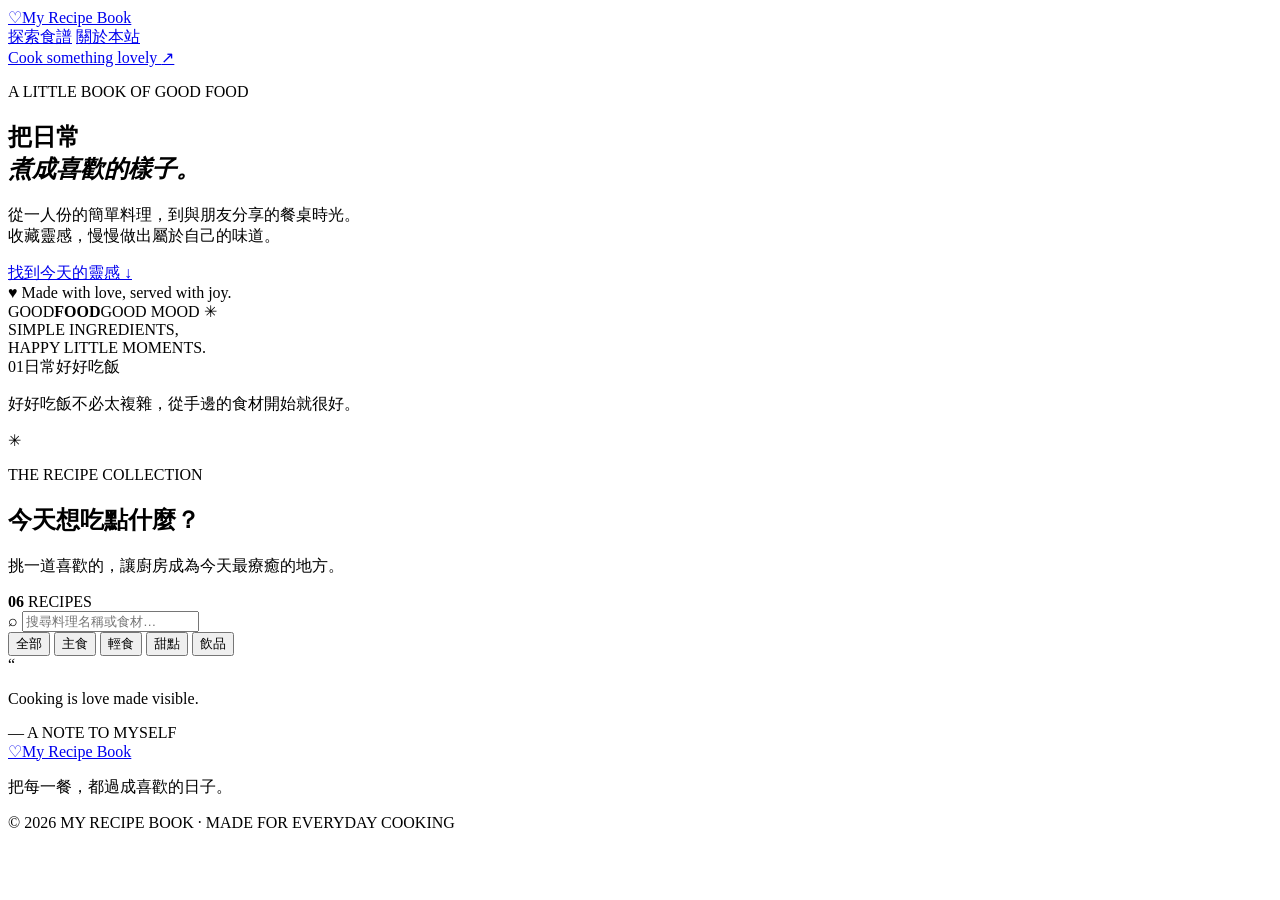
==== index.html @ dbb73939 "Add files via upload" ====
<!doctype html>
<html lang="zh-Hant">
<head>
  <meta charset="utf-8">
  <meta name="viewport" content="width=device-width, initial-scale=1">
  <meta name="description" content="My Recipe Book：收藏日常料理靈感，讓每一餐都簡單又美好。">
  <title>My Recipe Book｜把日常煮成喜歡的樣子</title>
  <link rel="preconnect" href="https://fonts.googleapis.com">
  <link rel="preconnect" href="https://fonts.gstatic.com" crossorigin>
  <link href="https://fonts.googleapis.com/css2?family=Noto+Sans+TC:wght@400;500;600;700&family=Playfair+Display:wght@600;700&display=swap" rel="stylesheet">
  <link rel="stylesheet" href="css/style.css">
  <script src="js/recipes.js" defer></script>
  <script src="js/app.js" defer></script>
</head>
<body>
  <header class="site-header">
    <a class="brand" href="index.html" aria-label="My Recipe Book 首頁">
      <span class="brand-mark">♡</span><span>My Recipe Book</span>
    </a>
    <nav class="main-nav" aria-label="主要導覽">
      <a class="active" href="#recipes">探索食譜</a>
      <a href="#about">關於本站</a>
    </nav>
    <a class="header-note" href="#recipes">Cook something lovely <span>↗</span></a>
  </header>

  <main>
    <section class="hero">
      <div class="hero-copy">
        <p class="eyebrow"><span></span> A LITTLE BOOK OF GOOD FOOD</p>
        <h1>把日常<br><em>煮成喜歡的樣子。</em></h1>
        <p class="hero-description">從一人份的簡單料理，到與朋友分享的餐桌時光。<br>收藏靈感，慢慢做出屬於自己的味道。</p>
        <a class="button button-dark" href="#recipes">找到今天的靈感 <span>↓</span></a>
        <div class="hero-footnote"><span class="tiny-heart">♥</span> Made with love, served with joy.</div>
      </div>
      <div class="hero-art" role="img" aria-label="溫暖餐桌上的義大利麵與食材">
        <div class="hero-image"></div>
        <div class="image-sticker"><span>GOOD</span><strong>FOOD</strong><span>GOOD MOOD ✳</span></div>
        <div class="hero-caption">SIMPLE INGREDIENTS,<br>HAPPY LITTLE MOMENTS.</div>
      </div>
    </section>

    <section class="intro-strip" id="about">
      <div><span class="strip-number">01</span><span>日常好好吃飯</span></div>
      <p>好好吃飯不必太複雜，從手邊的食材開始就很好。</p>
      <span class="strip-flower">✳</span>
    </section>

    <section class="recipes-section" id="recipes">
      <div class="section-heading">
        <div>
          <p class="eyebrow">THE RECIPE COLLECTION</p>
          <h2>今天想吃點什麼？</h2>
          <p class="section-subtitle">挑一道喜歡的，讓廚房成為今天最療癒的地方。</p>
        </div>
        <span class="recipe-count"><strong id="recipe-count">06</strong> RECIPES</span>
      </div>

      <div class="toolbar">
        <label class="search-box">
          <span aria-hidden="true">⌕</span>
          <input id="search-input" type="search" placeholder="搜尋料理名稱或食材…" aria-label="搜尋食譜">
        </label>
        <div class="filters" role="group" aria-label="食譜分類">
          <button class="filter-chip active" data-category="全部" aria-pressed="true">全部</button>
          <button class="filter-chip" data-category="主食" aria-pressed="false">主食</button>
          <button class="filter-chip" data-category="輕食" aria-pressed="false">輕食</button>
          <button class="filter-chip" data-category="甜點" aria-pressed="false">甜點</button>
          <button class="filter-chip" data-category="飲品" aria-pressed="false">飲品</button>
        </div>
      </div>

      <div class="recipe-grid" id="recipe-grid" aria-live="polite"></div>
      <div class="empty-state" id="empty-state" hidden>
        <span>☁</span><h3>還沒有找到這道料理</h3><p>試試其他關鍵字，或切換分類看看。</p>
        <button class="text-button" id="reset-search">清除搜尋條件 ↗</button>
      </div>
    </section>

    <section class="quote-banner">
      <span class="quote-mark">“</span>
      <p>Cooking is love made visible.</p>
      <span class="quote-credit">— A NOTE TO MYSELF</span>
    </section>
  </main>

  <footer class="site-footer">
    <a class="brand footer-brand" href="index.html"><span class="brand-mark">♡</span><span>My Recipe Book</span></a>
    <p>把每一餐，都過成喜歡的日子。</p>
    <span class="copyright">© 2026 MY RECIPE BOOK · MADE FOR EVERYDAY COOKING</span>
  </footer>
</body>
</html>
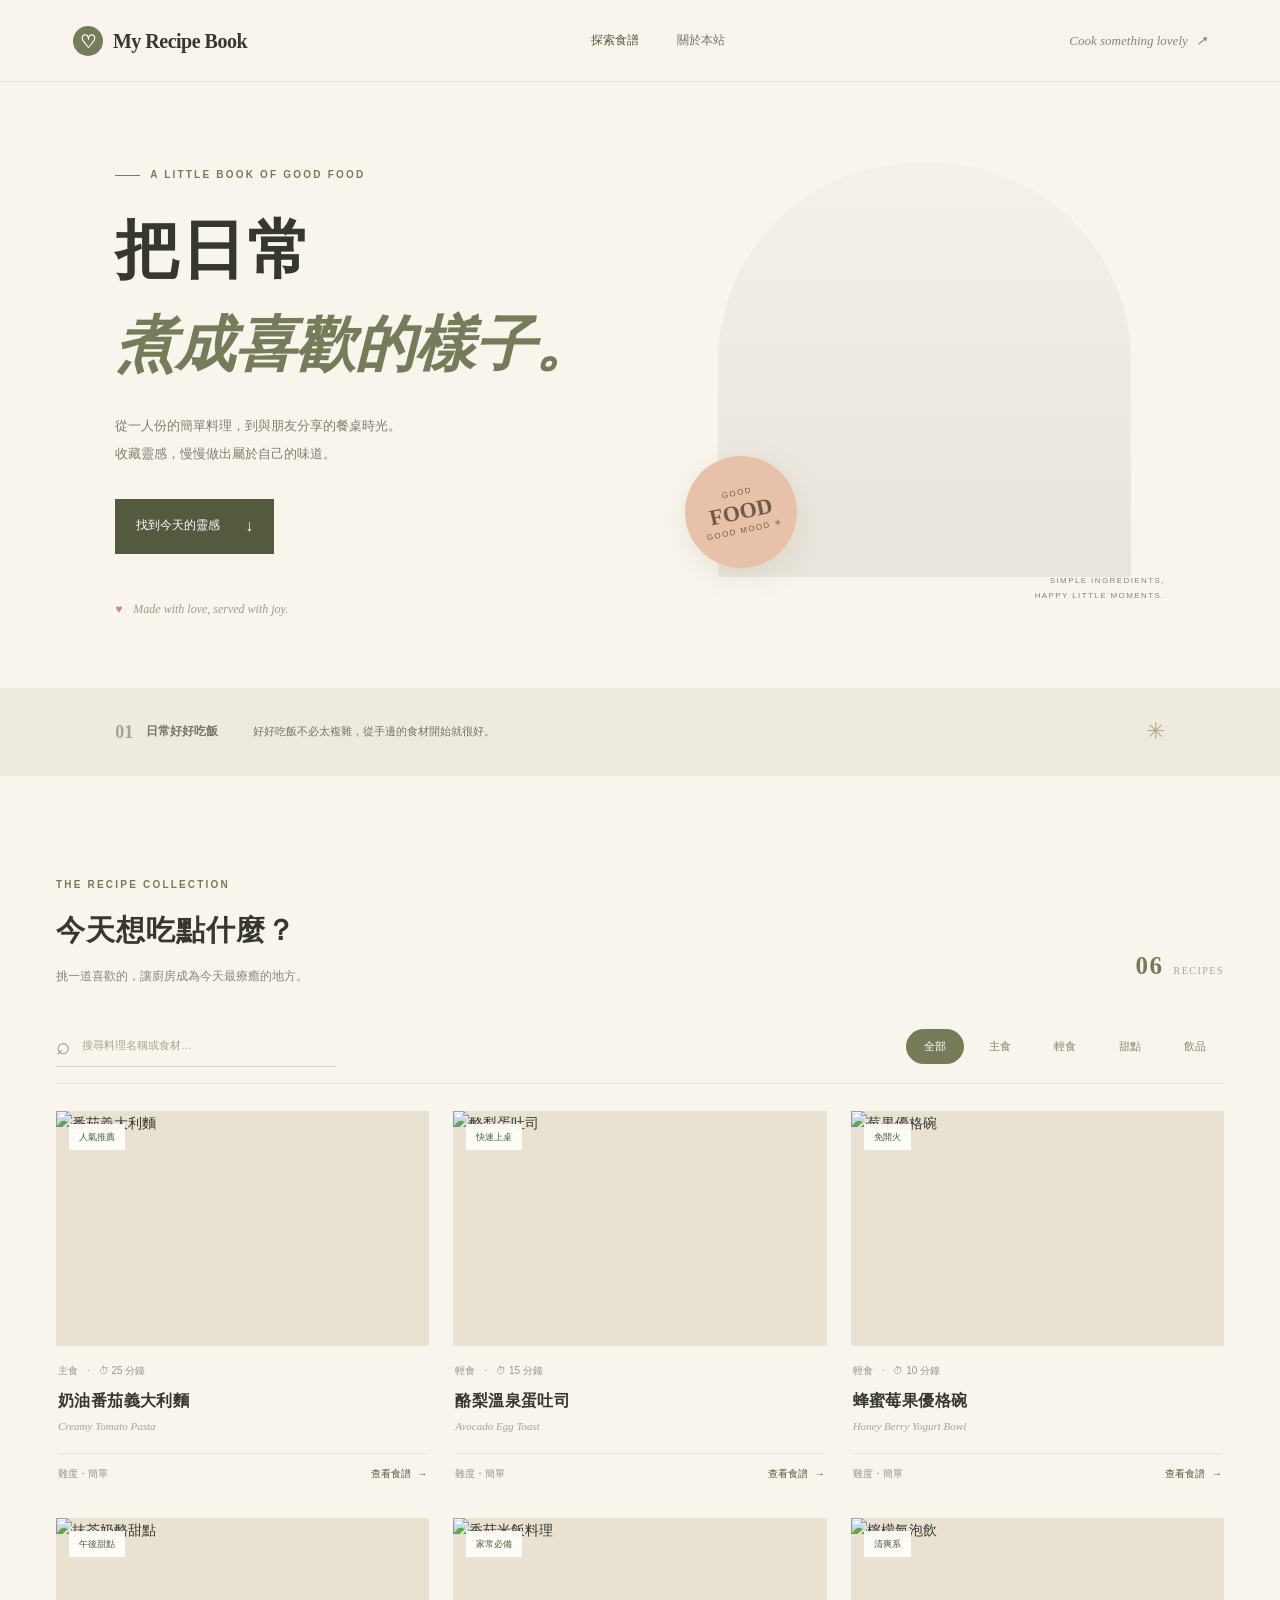
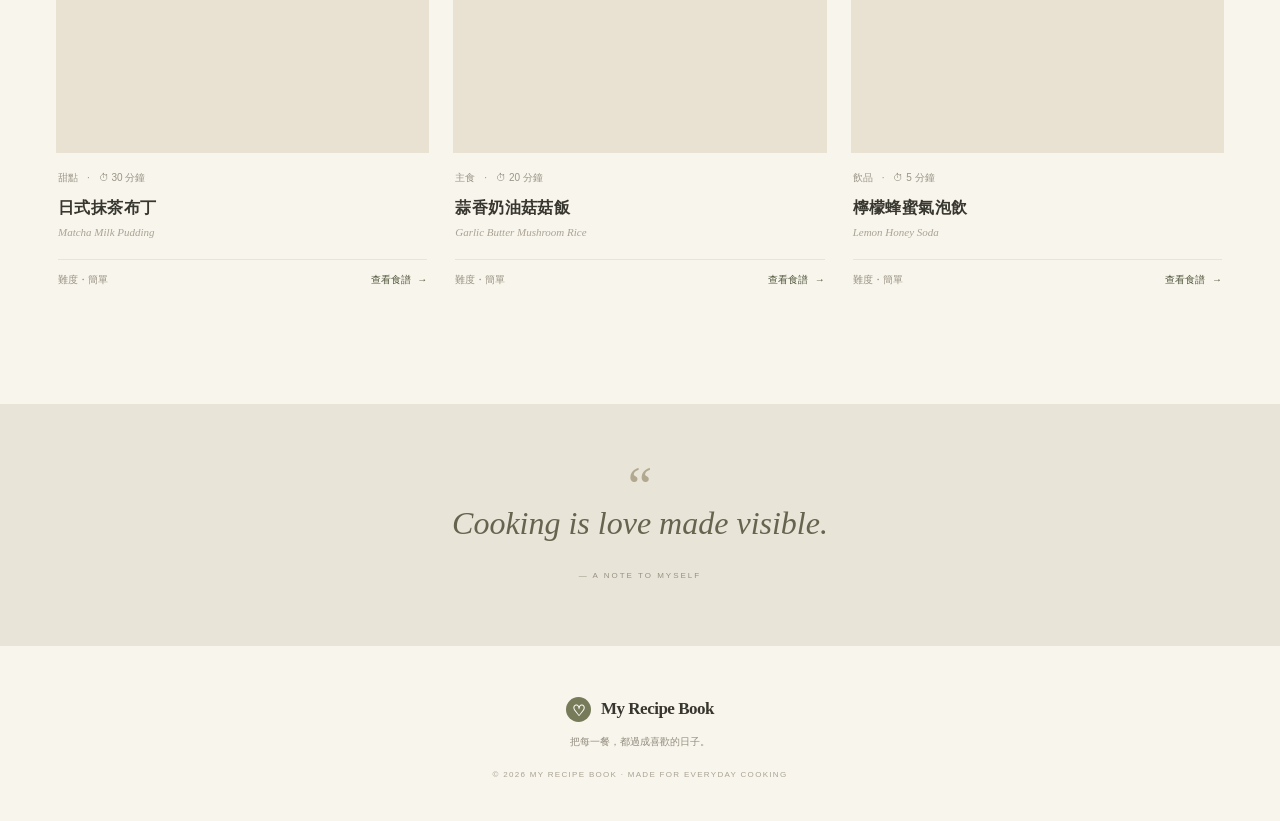
==== commit 9f403e13: "Update index.html" ====
--- a/index.html
+++ b/index.html
@@ -8,9 +8,11 @@
   <link rel="preconnect" href="https://fonts.googleapis.com">
   <link rel="preconnect" href="https://fonts.gstatic.com" crossorigin>
   <link href="https://fonts.googleapis.com/css2?family=Noto+Sans+TC:wght@400;500;600;700&family=Playfair+Display:wght@600;700&display=swap" rel="stylesheet">
-  <link rel="stylesheet" href="css/style.css">
-  <script src="js/recipes.js" defer></script>
-  <script src="js/app.js" defer></script>
+  
+<link rel="stylesheet" href="style.css">
+<script src="recipes.js" defer></script>
+<script src="app.js" defer></script>
+
 </head>
 <body>
   <header class="site-header">
--- a/style.css
+++ b/style.css
@@ -0,0 +1,211 @@
+/* My Recipe Book — visual system */
+:root {
+  --cream: #f8f5ed;
+  --paper: #fffdf8;
+  --sand: #e9e1d2;
+  --ink: #38372f;
+  --muted: #898477;
+  --olive: #777b5a;
+  --olive-dark: #555a3f;
+  --peach: #e9bda6;
+  --line: #e9e3d8;
+  --serif: "Playfair Display", Georgia, serif;
+  --sans: "Noto Sans TC", sans-serif;
+}
+* { box-sizing: border-box; }
+html { scroll-behavior: smooth; }
+body { margin: 0; color: var(--ink); background: var(--cream); font-family: var(--sans); font-size: 14px; line-height: 1.8; }
+a { color: inherit; text-decoration: none; }
+button, input { font: inherit; }
+button { cursor: pointer; }
+.site-header { height: 82px; padding: 0 max(5.7vw, 24px); display: flex; align-items: center; justify-content: space-between; border-bottom: 1px solid rgba(90,80,60,.09); background: rgba(248,245,237,.94); }
+.brand { display: inline-flex; align-items: center; gap: 10px; font-family: var(--serif); font-size: 20px; font-weight: 700; letter-spacing: -.5px; }
+.brand-mark { display: grid; place-items: center; width: 30px; height: 30px; border-radius: 50%; background: var(--olive); color: #fffdf8; font-family: var(--sans); font-size: 18px; }
+.main-nav { display: flex; gap: 38px; color: #777365; font-size: 12px; }
+.main-nav a { transition: color .2s; }
+.main-nav a:hover, .main-nav a.active { color: var(--olive-dark); }
+.header-note { color: var(--muted); font-family: var(--serif); font-style: italic; font-size: 13px; }
+.header-note span { color: var(--olive); margin-left: 5px; }
+.hero { display: grid; grid-template-columns: 1fr 1fr; min-height: 590px; padding: 64px max(9vw, 30px) 68px; gap: 7vw; align-items: center; max-width: 1500px; margin: auto; }
+.hero-copy { padding: 20px 0 0; }
+.eyebrow { margin: 0 0 20px; color: var(--olive); font-size: 10px; font-weight: 700; letter-spacing: 2.2px; }
+.hero .eyebrow { display: flex; align-items: center; gap: 10px; }
+.hero .eyebrow span { width: 25px; height: 1px; background: var(--olive); }
+.hero h1 { margin: 0; font-size: clamp(42px, 5vw, 66px); font-weight: 600; letter-spacing: 2px; line-height: 1.45; }
+.hero h1 em { color: var(--olive); font-family: var(--serif); font-size: .94em; font-weight: 600; letter-spacing: 0; }
+.hero-description { margin: 22px 0 30px; color: #817d70; font-size: 13px; line-height: 2.2; }
+.button { display: inline-flex; align-items: center; justify-content: center; gap: 25px; padding: 13px 21px; font-size: 12px; transition: transform .2s, background .2s; }
+.button:hover { transform: translateY(-2px); }
+.button-dark { background: var(--olive-dark); color: white; }
+.button-dark:hover { background: #41452f; }
+.button span { font-size: 16px; }
+.hero-footnote { margin-top: 45px; color: #a19a8b; font-family: var(--serif); font-size: 12px; font-style: italic; }
+.tiny-heart { margin-right: 8px; color: #c58e76; }
+.hero-art { position: relative; min-height: 440px; }
+.hero-image { position: absolute; inset: 0 7% 6% 7%; background: linear-gradient(0deg,rgba(48,37,22,.08),rgba(48,37,22,.02)), url("https://images.unsplash.com/photo-1473093295043-cdd812d0e601?auto=format&fit=crop&w=1300&q=90") center/cover; border-radius: 48% 48% 3px 3px; }
+.image-sticker { position: absolute; left: 0; bottom: 8%; width: 112px; height: 112px; display: flex; flex-direction: column; align-items: center; justify-content: center; border-radius: 50%; background: #e8c2a8; color: #6e5c4b; transform: rotate(-12deg); line-height: 1.25; box-shadow: 0 8px 30px #8a6e4a20; }
+.image-sticker span { font-size: 8px; letter-spacing: 1.5px; }
+.image-sticker strong { font-family: var(--serif); font-size: 22px; }
+.hero-caption { position: absolute; right: 0; bottom: 0; color: var(--muted); font-size: 8px; letter-spacing: 1.4px; line-height: 1.8; text-align: right; }
+.intro-strip { min-height: 88px; padding: 18px max(9vw, 30px); display: flex; align-items: center; gap: 35px; background: #eeeadf; color: #777365; }
+.intro-strip > div { display: flex; align-items: center; gap: 13px; white-space: nowrap; font-size: 12px; font-weight: 600; }
+.strip-number { color: #a7a18f; font-family: var(--serif); font-size: 18px; }
+.intro-strip p { margin: 0; font-size: 11px; }
+.strip-flower { margin-left: auto; color: #b6a98e; font-size: 23px; }
+.recipes-section { max-width: 1240px; margin: auto; padding: 100px 36px 115px; }
+.section-heading { display: flex; align-items: end; justify-content: space-between; }
+.section-heading .eyebrow { margin-bottom: 10px; }
+.section-heading h2, .detail-content h2 { margin: 0; font-size: 29px; font-weight: 600; letter-spacing: 1px; }
+.section-subtitle { margin: 10px 0 0; color: var(--muted); font-size: 12px; }
+.recipe-count { color: #aaa394; font-family: var(--serif); font-size: 10px; letter-spacing: 1.5px; }
+.recipe-count strong { margin-right: 6px; color: var(--olive); font-size: 25px; }
+.toolbar { display: flex; justify-content: space-between; align-items: center; gap: 20px; margin: 38px 0 27px; padding-bottom: 16px; border-bottom: 1px solid var(--line); }
+.search-box { display: flex; align-items: center; gap: 10px; width: min(280px, 100%); padding: 8px 0; color: #9a9587; border-bottom: 1px solid #d9d2c4; }
+.search-box > span { font-size: 24px; line-height: 1; }
+.search-box input { width: 100%; border: 0; outline: 0; color: var(--ink); background: transparent; font-size: 11px; }
+.search-box input::placeholder { color: #aaa394; }
+.filters { display: flex; flex-wrap: wrap; gap: 7px; }
+.filter-chip { padding: 7px 17px; border: 1px solid transparent; border-radius: 30px; background: transparent; color: #888273; font-size: 11px; transition: all .2s; }
+.filter-chip:hover { border-color: #d8d1c2; }
+.filter-chip.active { border-color: var(--olive); background: var(--olive); color: white; }
+.recipe-grid { display: grid; grid-template-columns: repeat(3, minmax(0,1fr)); gap: 35px 24px; }
+.recipe-card { min-width: 0; animation: appear .4s both; animation-delay: var(--card-delay); }
+@keyframes appear { from { opacity: 0; transform: translateY(12px); } to { opacity: 1; transform: translateY(0); } }
+.card-image-link { position: relative; display: block; height: 235px; overflow: hidden; background: var(--sand); }
+.card-image { width: 100%; height: 100%; object-fit: cover; transition: transform .55s; }
+.recipe-card:hover .card-image { transform: scale(1.045); }
+.card-badge { position: absolute; top: 13px; left: 13px; padding: 5px 10px; background: rgba(255,253,248,.93); color: var(--olive-dark); font-size: 9px; }
+.card-arrow { position: absolute; right: 13px; bottom: 13px; display: grid; place-items: center; width: 32px; height: 32px; border-radius: 50%; background: var(--paper); color: var(--olive-dark); font-size: 16px; opacity: 0; transform: translateY(5px); transition: all .25s; }
+.recipe-card:hover .card-arrow { opacity: 1; transform: translateY(0); }
+.card-content { padding: 16px 2px 0; }
+.card-meta { display: flex; gap: 9px; color: #9b9587; font-size: 10px; }
+.card-content h3 { margin: 7px 0 0; font-size: 16px; font-weight: 600; letter-spacing: .4px; }
+.card-content h3 a:hover { color: var(--olive); }
+.card-english { margin: 1px 0 16px; color: #aaa394; font-family: var(--serif); font-size: 11px; font-style: italic; }
+.card-bottom { display: flex; justify-content: space-between; align-items: center; padding-top: 11px; border-top: 1px solid var(--line); color: #999282; font-size: 10px; }
+.view-recipe { color: var(--olive-dark); }
+.view-recipe span { margin-left: 4px; }
+.empty-state { padding: 65px 20px; text-align: center; color: var(--muted); }
+.empty-state[hidden] { display: none; }
+.empty-state > span, .not-found > span { color: #b9b39f; font-size: 34px; }
+.empty-state h3 { margin: 8px 0 0; color: var(--ink); font-size: 17px; }
+.empty-state p { font-size: 12px; }
+.text-button { border: 0; background: transparent; color: var(--olive); font-size: 12px; }
+.quote-banner { padding: 55px 20px 60px; background: #e9e4d8; text-align: center; }
+.quote-mark { display: block; height: 32px; color: #b1a88f; font-family: var(--serif); font-size: 55px; line-height: 1; }
+.quote-banner p { margin: 4px 0 8px; color: #66634f; font-family: var(--serif); font-size: clamp(22px,3vw,32px); font-style: italic; }
+.quote-credit { color: #999282; font-size: 8px; letter-spacing: 2px; }
+.site-footer { min-height: 175px; padding: 35px 25px 25px; display: flex; flex-direction: column; align-items: center; justify-content: center; }
+.footer-brand { font-size: 17px; }
+.footer-brand .brand-mark { width: 25px; height: 25px; font-size: 15px; }
+.site-footer > p { margin: 8px 0 17px; color: #928c7e; font-size: 10px; }
+.copyright { color: #aaa394; font-size: 8px; letter-spacing: 1.3px; }
+
+/* Recipe detail page */
+.detail-main { max-width: 1160px; min-height: 600px; margin: auto; padding: 38px 36px 80px; }
+.detail-loading { padding: 100px; text-align: center; color: var(--muted); }
+.back-link { display: inline-block; margin: 0 0 28px; color: var(--olive); font-size: 11px; }
+.detail-hero { display: grid; grid-template-columns: 1.05fr .95fr; gap: 7%; align-items: center; }
+.detail-photo { height: 450px; overflow: hidden; background: var(--sand); }
+.detail-photo img { width: 100%; height: 100%; object-fit: cover; }
+.detail-intro { padding: 10px 0; }
+.detail-intro .eyebrow { margin-bottom: 13px; }
+.detail-intro .eyebrow span { padding: 0 5px; }
+.detail-badge { display: inline-block; padding: 4px 10px; background: #ece8dc; color: var(--olive); font-size: 9px; }
+.detail-intro h1 { margin: 15px 0 0; font-size: clamp(27px,3vw,39px); line-height: 1.45; letter-spacing: 1px; }
+.detail-english { margin: 3px 0 18px; color: #a39b8b; font-family: var(--serif); font-size: 13px; font-style: italic; }
+.detail-description { color: #817d70; font-size: 12px; line-height: 2.1; }
+.detail-stats { display: flex; gap: 30px; margin: 25px 0 20px; padding: 17px 0; border-top: 1px solid var(--line); border-bottom: 1px solid var(--line); }
+.detail-stats div { display: grid; grid-template-columns: auto auto; column-gap: 7px; align-items: center; }
+.detail-stats div > span { grid-row: span 2; color: var(--olive); font-size: 18px; }
+.detail-stats strong { font-size: 13px; font-weight: 600; }
+.detail-stats small { color: #aaa394; font-size: 9px; }
+.serving-control { display: flex; align-items: center; gap: 13px; color: #898477; font-size: 10px; }
+.serving-control button { width: 27px; height: 27px; border: 1px solid #dcd5c8; border-radius: 50%; background: transparent; color: var(--olive-dark); }
+.serving-control strong { min-width: 12px; color: var(--ink); text-align: center; }
+.detail-content { display: grid; grid-template-columns: .8fr 1.2fr; gap: 9%; margin-top: 85px; }
+.detail-content h2 { margin-top: 0; font-size: 23px; }
+.panel-hint { margin: 7px 0 22px; color: #9a9486; font-size: 10px; }
+.ingredient-list { margin: 0; padding: 0; list-style: none; border-top: 1px solid var(--line); }
+.ingredient-list li { padding: 11px 0; border-bottom: 1px solid var(--line); color: #68665b; font-size: 11px; }
+.ingredient-list label { display: flex; align-items: center; gap: 10px; cursor: pointer; }
+.ingredient-list input { accent-color: var(--olive); }
+.ingredient-list input:checked + span { color: #aaa394; text-decoration: line-through; }
+.check-hint { color: #aaa394; font-size: 9px; }
+.step-list { margin: 23px 0 0; padding: 0; list-style: none; }
+.step-list li { display: grid; grid-template-columns: 40px 1fr; gap: 13px; padding: 0 0 21px; }
+.step-number { display: grid; place-items: center; width: 34px; height: 34px; border: 1px solid #d9d2c4; border-radius: 50%; color: var(--olive); font-family: var(--serif); font-size: 12px; }
+.step-list p { margin: 2px 0 0; color: #777365; font-size: 11px; line-height: 2; }
+.cook-tip { margin-top: 12px; padding: 17px 20px; background: #eeeadf; }
+.cook-tip span { color: var(--olive); font-size: 10px; font-weight: 700; }
+.cook-tip p { margin: 5px 0 0; color: #777365; font-size: 10px; }
+.detail-end { margin-top: 80px; padding: 35px 15px; border-top: 1px solid var(--line); text-align: center; }
+.detail-end > span { color: #c3947d; font-size: 22px; }
+.detail-end p { margin: 4px 0 9px; color: #777365; font-family: var(--serif); font-size: 16px; font-style: italic; }
+.detail-end a { color: var(--olive); font-size: 10px; }
+.not-found { padding: 100px 20px; text-align: center; }
+.not-found h1 { font-size: 25px; }
+.not-found p { margin-bottom: 25px; color: var(--muted); font-size: 12px; }
+
+@media (max-width: 800px) {
+  .site-header { height: 70px; padding: 0 22px; }
+  .brand { font-size: 17px; }
+  .main-nav { gap: 17px; font-size: 10px; }
+  .header-note { display: none; }
+  .hero { min-height: 0; padding: 55px 8vw 60px; gap: 25px; }
+  .hero-art { min-height: 350px; }
+  .hero h1 { font-size: clamp(36px,6vw,52px); }
+  .intro-strip { padding: 18px 8vw; gap: 18px; }
+  .recipes-section { padding: 75px 24px 85px; }
+  .recipe-grid { grid-template-columns: repeat(2,minmax(0,1fr)); gap: 30px 18px; }
+  .card-image-link { height: 210px; }
+  .detail-main { padding: 30px 24px 60px; }
+  .detail-hero { gap: 4%; }
+  .detail-photo { height: 380px; }
+  .detail-stats { gap: 17px; }
+}
+@media (max-width: 560px) {
+  .site-header { height: 64px; }
+  .main-nav { gap: 13px; }
+  .hero { display: flex; flex-direction: column; align-items: stretch; padding: 44px 25px 50px; }
+  .hero-copy { padding: 0; }
+  .hero h1 { font-size: 43px; }
+  .hero-description br { display: none; }
+  .hero-footnote { margin-top: 25px; }
+  .hero-art { min-height: 320px; margin-top: 15px; }
+  .hero-image { inset: 0 8% 5% 8%; }
+  .image-sticker { width: 90px; height: 90px; }
+  .image-sticker strong { font-size: 18px; }
+  .intro-strip { gap: 10px; padding: 15px 24px; }
+  .intro-strip > div { gap: 7px; font-size: 10px; }
+  .intro-strip p { font-size: 9px; }
+  .strip-flower { display: none; }
+  .recipes-section { padding: 65px 20px 75px; }
+  .section-heading h2 { font-size: 23px; }
+  .section-subtitle { max-width: 260px; font-size: 10px; }
+  .recipe-count { font-size: 8px; }
+  .recipe-count strong { font-size: 20px; }
+  .toolbar { align-items: stretch; flex-direction: column; margin-top: 25px; gap: 15px; }
+  .search-box { width: 100%; }
+  .filters { gap: 4px; }
+  .filter-chip { padding: 6px 13px; font-size: 10px; }
+  .recipe-grid { grid-template-columns: 1fr 1fr; gap: 25px 13px; }
+  .card-image-link { height: 150px; }
+  .card-badge { top: 8px; left: 8px; padding: 4px 7px; font-size: 8px; }
+  .card-content { padding-top: 11px; }
+  .card-meta { gap: 5px; font-size: 8px; }
+  .card-content h3 { font-size: 13px; }
+  .card-english { min-height: 34px; font-size: 9px; }
+  .card-bottom { font-size: 8px; }
+  .view-recipe { font-size: 8px; }
+  .quote-banner { padding: 45px 20px 48px; }
+  .site-footer { min-height: 160px; }
+  .copyright { font-size: 7px; letter-spacing: .7px; }
+  .detail-main { padding: 24px 20px 50px; }
+  .detail-hero { display: flex; flex-direction: column; align-items: stretch; gap: 25px; }
+  .detail-photo { height: 280px; }
+  .detail-intro h1 { font-size: 29px; }
+  .detail-content { grid-template-columns: 1fr; gap: 48px; margin-top: 55px; }
+  .detail-content h2 { font-size: 21px; }
+  .detail-end { margin-top: 55px; }
+}
